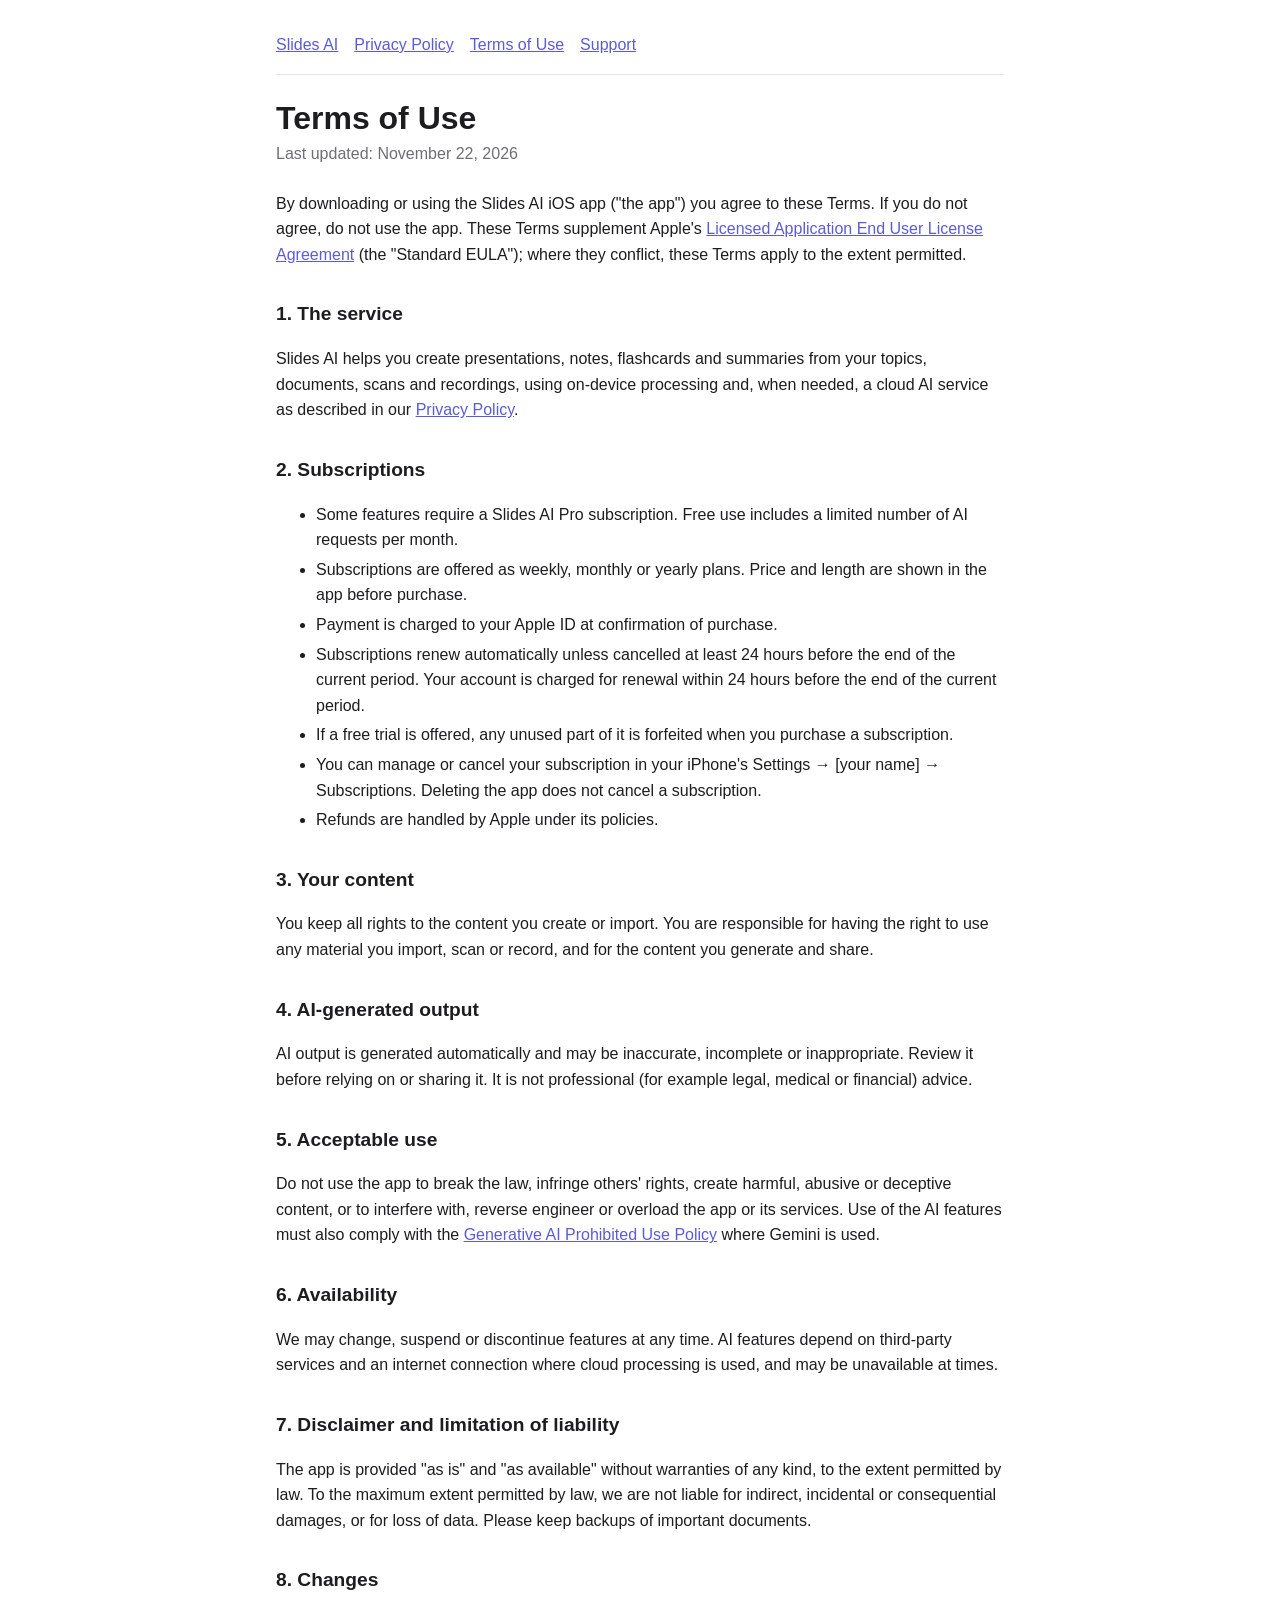
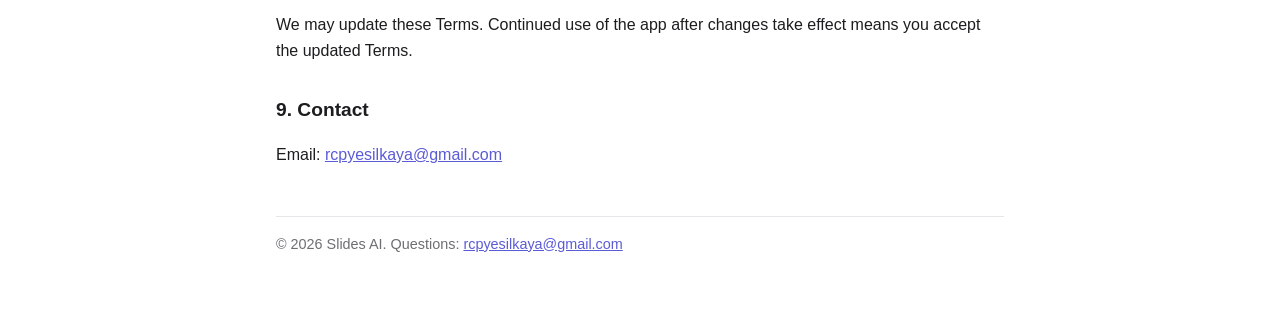
==== terms.html @ 3d8f0654 "Add privacy policy, terms of use and support pages" ====
<!doctype html><html lang="en"><head><meta charset="utf-8"><meta name="viewport" content="width=device-width,initial-scale=1"><title>Terms of Use – Slides AI</title><link rel="stylesheet" href="style.css"></head><body><main><nav><a href="./">Slides AI</a><a href="privacy.html">Privacy Policy</a><a href="terms.html">Terms of Use</a><a href="support.html">Support</a></nav>
<h1>Terms of Use</h1><p class="meta">Last updated: November 22, 2026</p>
<p>By downloading or using the Slides AI iOS app ("the app") you agree to these Terms. If you do not agree, do not use the app. These Terms supplement Apple's <a href="https://www.apple.com/legal/internet-services/itunes/dev/stdeula/">Licensed Application End User License Agreement</a> (the "Standard EULA"); where they conflict, these Terms apply to the extent permitted.</p>

<h2>1. The service</h2>
<p>Slides AI helps you create presentations, notes, flashcards and summaries from your topics, documents, scans and recordings, using on-device processing and, when needed, a cloud AI service as described in our <a href="privacy.html">Privacy Policy</a>.</p>

<h2>2. Subscriptions</h2>
<ul>
<li>Some features require a Slides AI Pro subscription. Free use includes a limited number of AI requests per month.</li>
<li>Subscriptions are offered as weekly, monthly or yearly plans. Price and length are shown in the app before purchase.</li>
<li>Payment is charged to your Apple ID at confirmation of purchase.</li>
<li>Subscriptions renew automatically unless cancelled at least 24 hours before the end of the current period. Your account is charged for renewal within 24 hours before the end of the current period.</li>
<li>If a free trial is offered, any unused part of it is forfeited when you purchase a subscription.</li>
<li>You can manage or cancel your subscription in your iPhone's Settings → [your name] → Subscriptions. Deleting the app does not cancel a subscription.</li>
<li>Refunds are handled by Apple under its policies.</li>
</ul>

<h2>3. Your content</h2>
<p>You keep all rights to the content you create or import. You are responsible for having the right to use any material you import, scan or record, and for the content you generate and share.</p>

<h2>4. AI-generated output</h2>
<p>AI output is generated automatically and may be inaccurate, incomplete or inappropriate. Review it before relying on or sharing it. It is not professional (for example legal, medical or financial) advice.</p>

<h2>5. Acceptable use</h2>
<p>Do not use the app to break the law, infringe others' rights, create harmful, abusive or deceptive content, or to interfere with, reverse engineer or overload the app or its services. Use of the AI features must also comply with the <a href="https://policies.google.com/terms/generative-ai/use-policy">Generative AI Prohibited Use Policy</a> where Gemini is used.</p>

<h2>6. Availability</h2>
<p>We may change, suspend or discontinue features at any time. AI features depend on third-party services and an internet connection where cloud processing is used, and may be unavailable at times.</p>

<h2>7. Disclaimer and limitation of liability</h2>
<p>The app is provided "as is" and "as available" without warranties of any kind, to the extent permitted by law. To the maximum extent permitted by law, we are not liable for indirect, incidental or consequential damages, or for loss of data. Please keep backups of important documents.</p>

<h2>8. Changes</h2>
<p>We may update these Terms. Continued use of the app after changes take effect means you accept the updated Terms.</p>

<h2>9. Contact</h2>
<p>Email: <a href="mailto:rcpyesilkaya@gmail.com">rcpyesilkaya@gmail.com</a></p>
<footer>© 2026 Slides AI. Questions: <a href="mailto:rcpyesilkaya@gmail.com">rcpyesilkaya@gmail.com</a></footer></main></body></html>
---- style.css ----
:root{--bg:#fff;--fg:#1d1d1f;--muted:#6e6e73;--accent:#5b5bd6;--line:#e5e5ea}
@media (prefers-color-scheme:dark){:root{--bg:#000;--fg:#f5f5f7;--muted:#a1a1a6;--accent:#8e8cf5;--line:#2c2c2e}}
*{box-sizing:border-box}body{margin:0;background:var(--bg);color:var(--fg);font:16px/1.6 -apple-system,BlinkMacSystemFont,"Segoe UI",Roboto,sans-serif}
main{max-width:760px;margin:0 auto;padding:32px 16px 64px}h1{font-size:2rem;line-height:1.2;margin:0 0 4px}h2{font-size:1.2rem;margin:32px 0 8px}
.meta{color:var(--muted);margin:0 0 24px}a{color:var(--accent)}nav{display:flex;gap:16px;flex-wrap:wrap;padding-bottom:16px;border-bottom:1px solid var(--line);margin-bottom:24px}
li{margin:4px 0}footer{margin-top:48px;padding-top:16px;border-top:1px solid var(--line);color:var(--muted);font-size:.9rem}
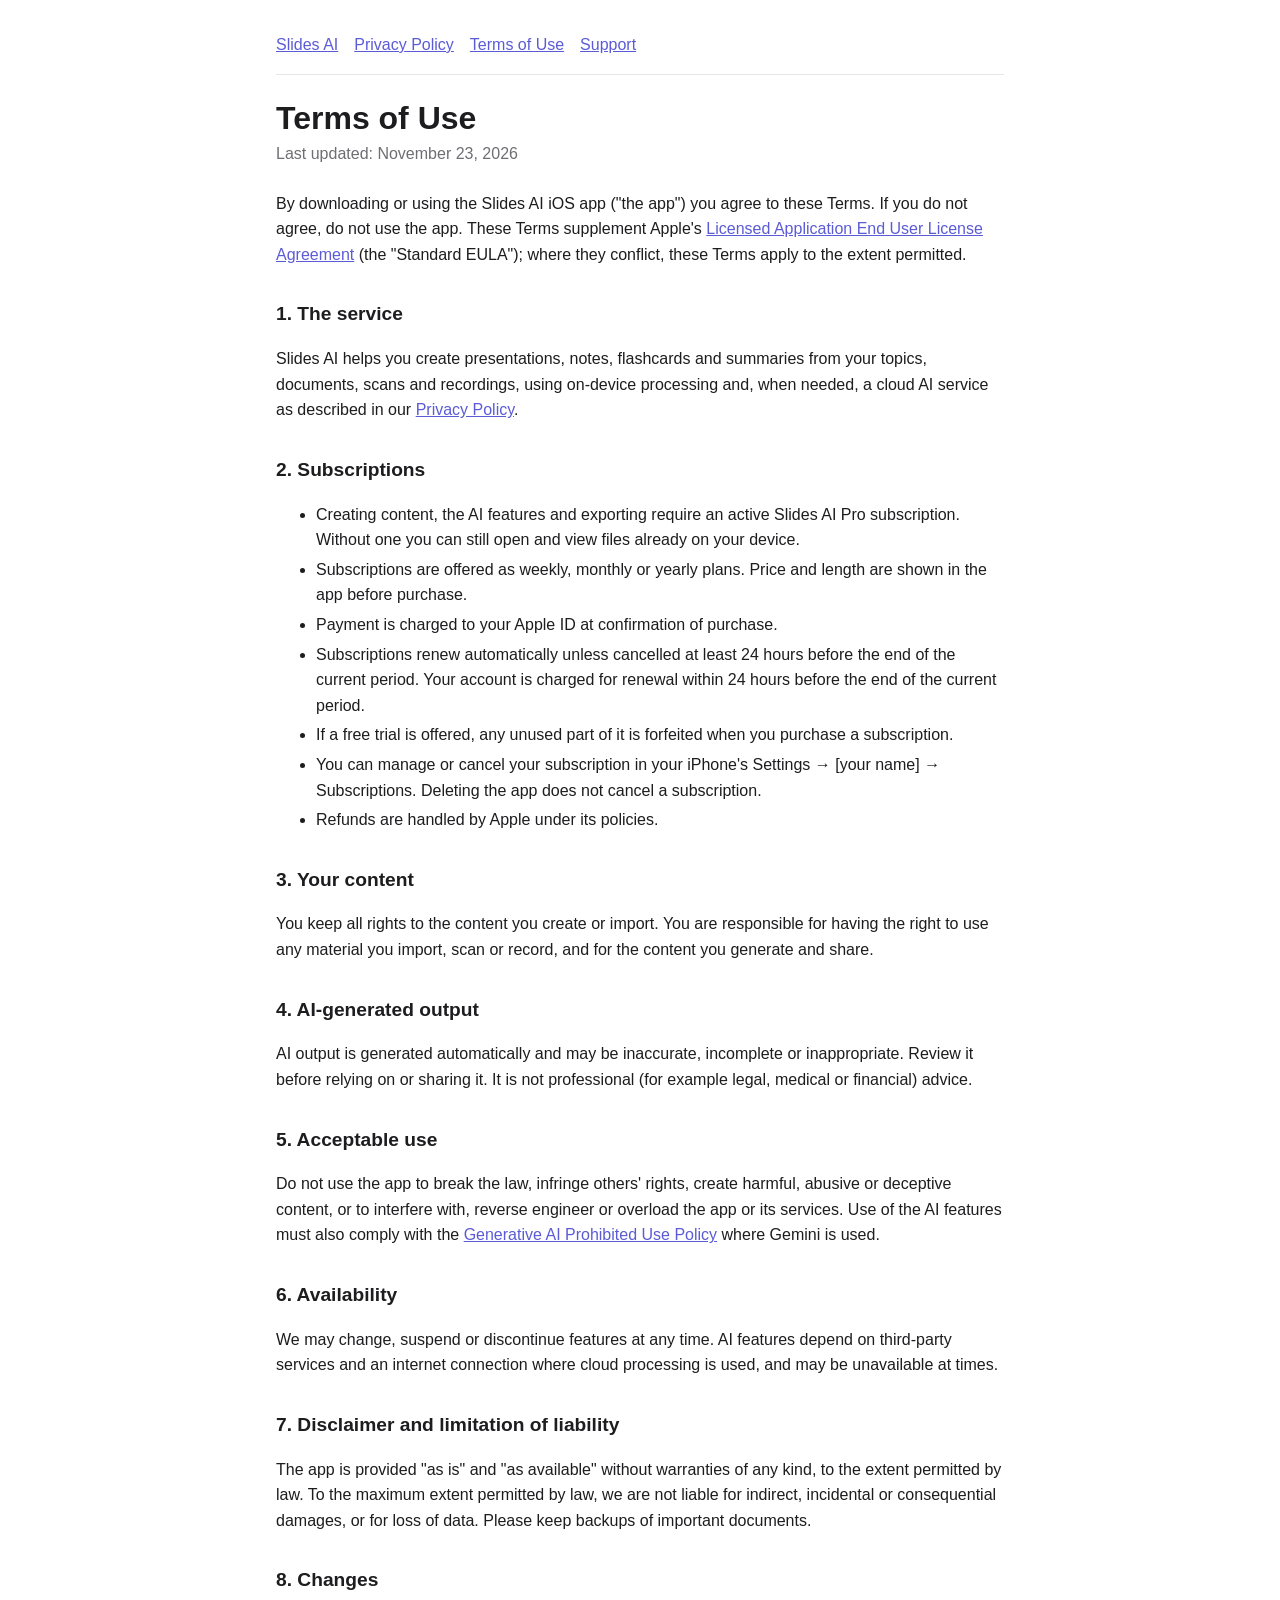
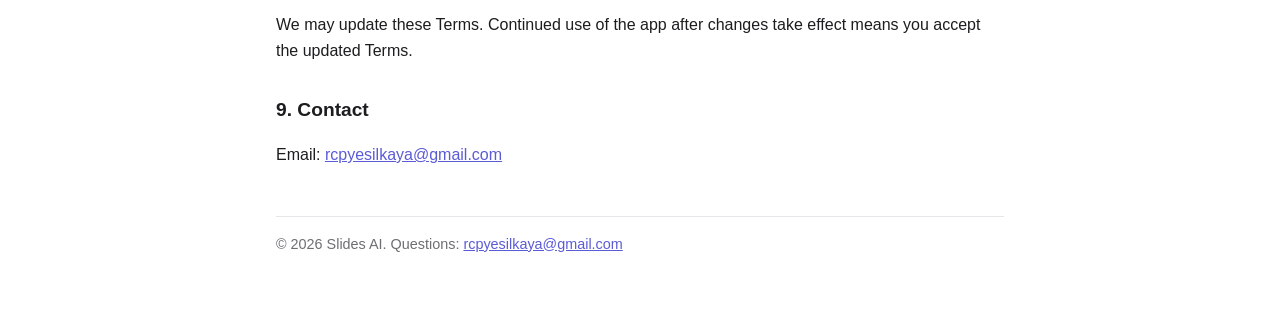
==== commit fdc50f4a: "Clarify which features need a subscription Co-Authored-By: Claude Opus 5.5 <noreply@anthropic.com>" ====
--- a/terms.html
+++ b/terms.html
@@ -1,5 +1,5 @@
 <!doctype html><html lang="en"><head><meta charset="utf-8"><meta name="viewport" content="width=device-width,initial-scale=1"><title>Terms of Use – Slides AI</title><link rel="stylesheet" href="style.css"></head><body><main><nav><a href="./">Slides AI</a><a href="privacy.html">Privacy Policy</a><a href="terms.html">Terms of Use</a><a href="support.html">Support</a></nav>
-<h1>Terms of Use</h1><p class="meta">Last updated: November 22, 2026</p>
+<h1>Terms of Use</h1><p class="meta">Last updated: November 23, 2026</p>
 <p>By downloading or using the Slides AI iOS app ("the app") you agree to these Terms. If you do not agree, do not use the app. These Terms supplement Apple's <a href="https://www.apple.com/legal/internet-services/itunes/dev/stdeula/">Licensed Application End User License Agreement</a> (the "Standard EULA"); where they conflict, these Terms apply to the extent permitted.</p>
 
 <h2>1. The service</h2>
@@ -7,7 +7,7 @@
 
 <h2>2. Subscriptions</h2>
 <ul>
-<li>Some features require a Slides AI Pro subscription. Free use includes a limited number of AI requests per month.</li>
+<li>Creating content, the AI features and exporting require an active Slides AI Pro subscription. Without one you can still open and view files already on your device.</li>
 <li>Subscriptions are offered as weekly, monthly or yearly plans. Price and length are shown in the app before purchase.</li>
 <li>Payment is charged to your Apple ID at confirmation of purchase.</li>
 <li>Subscriptions renew automatically unless cancelled at least 24 hours before the end of the current period. Your account is charged for renewal within 24 hours before the end of the current period.</li>
